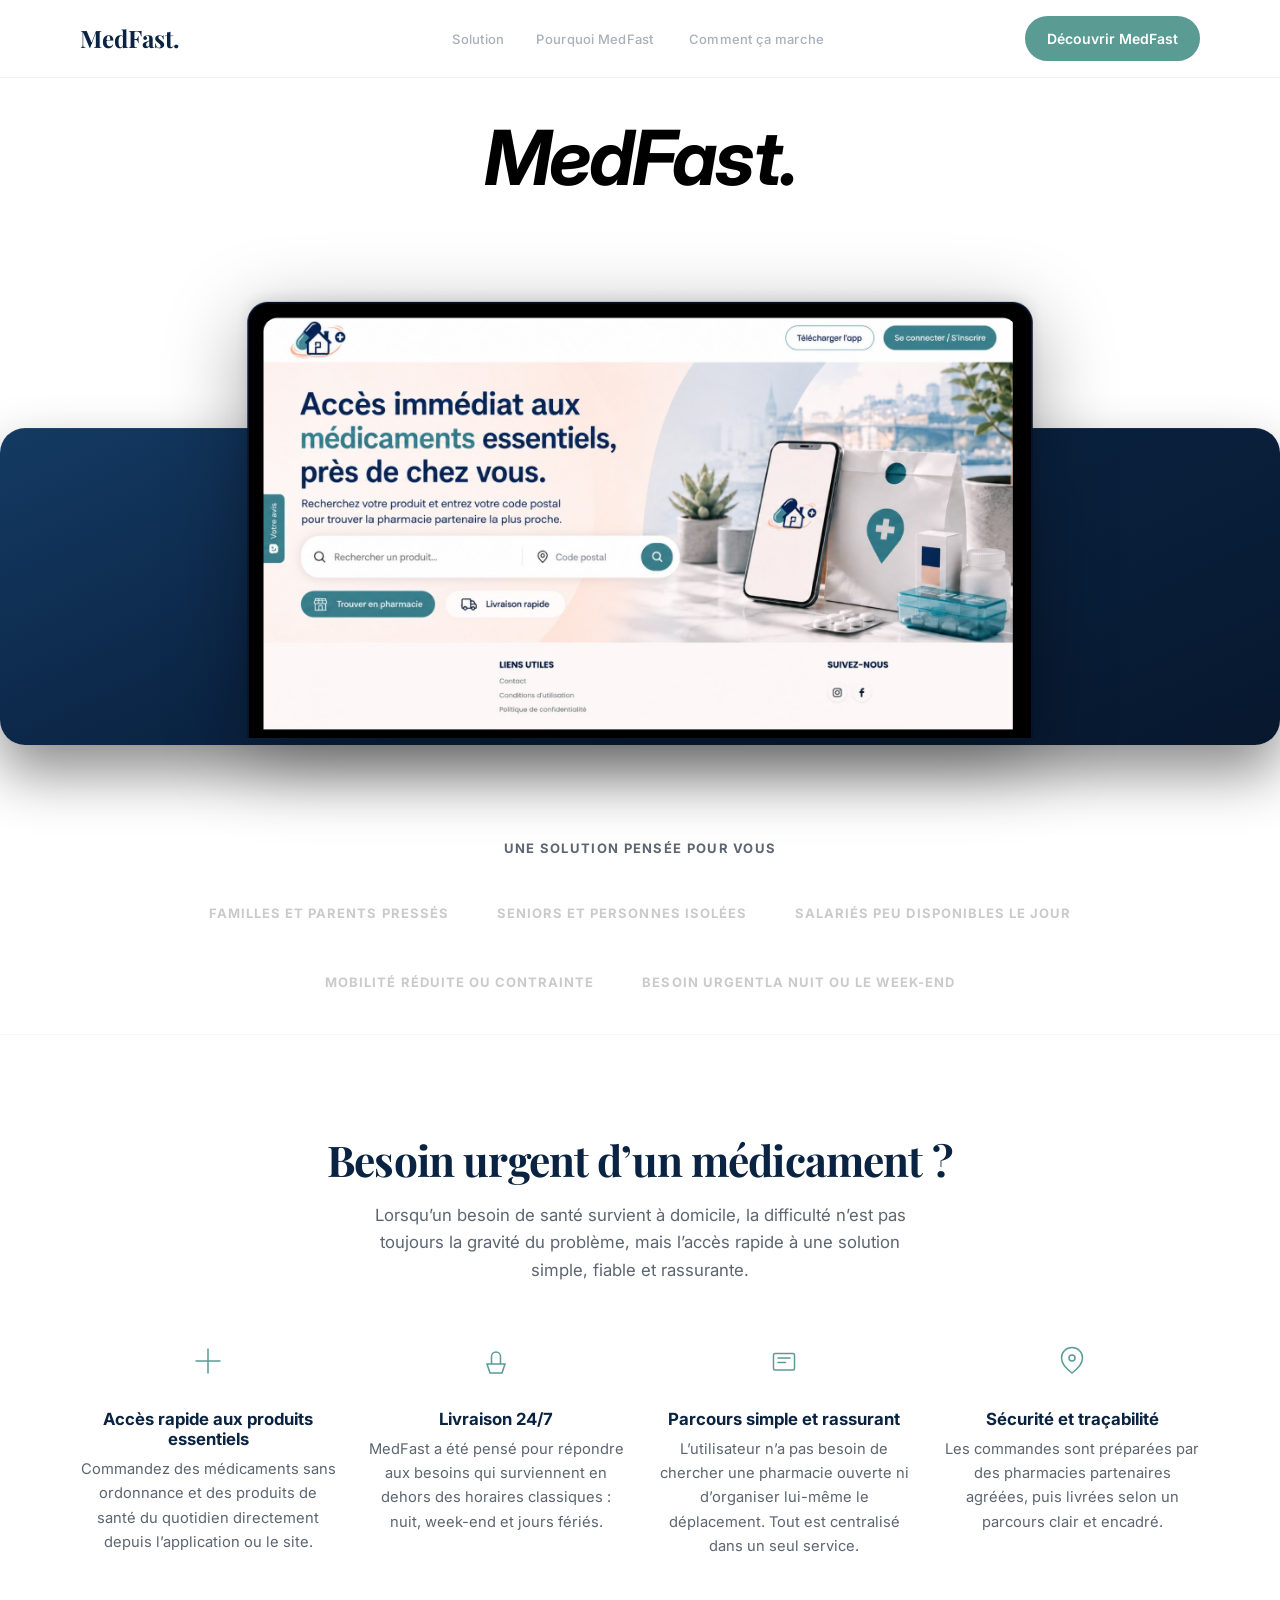
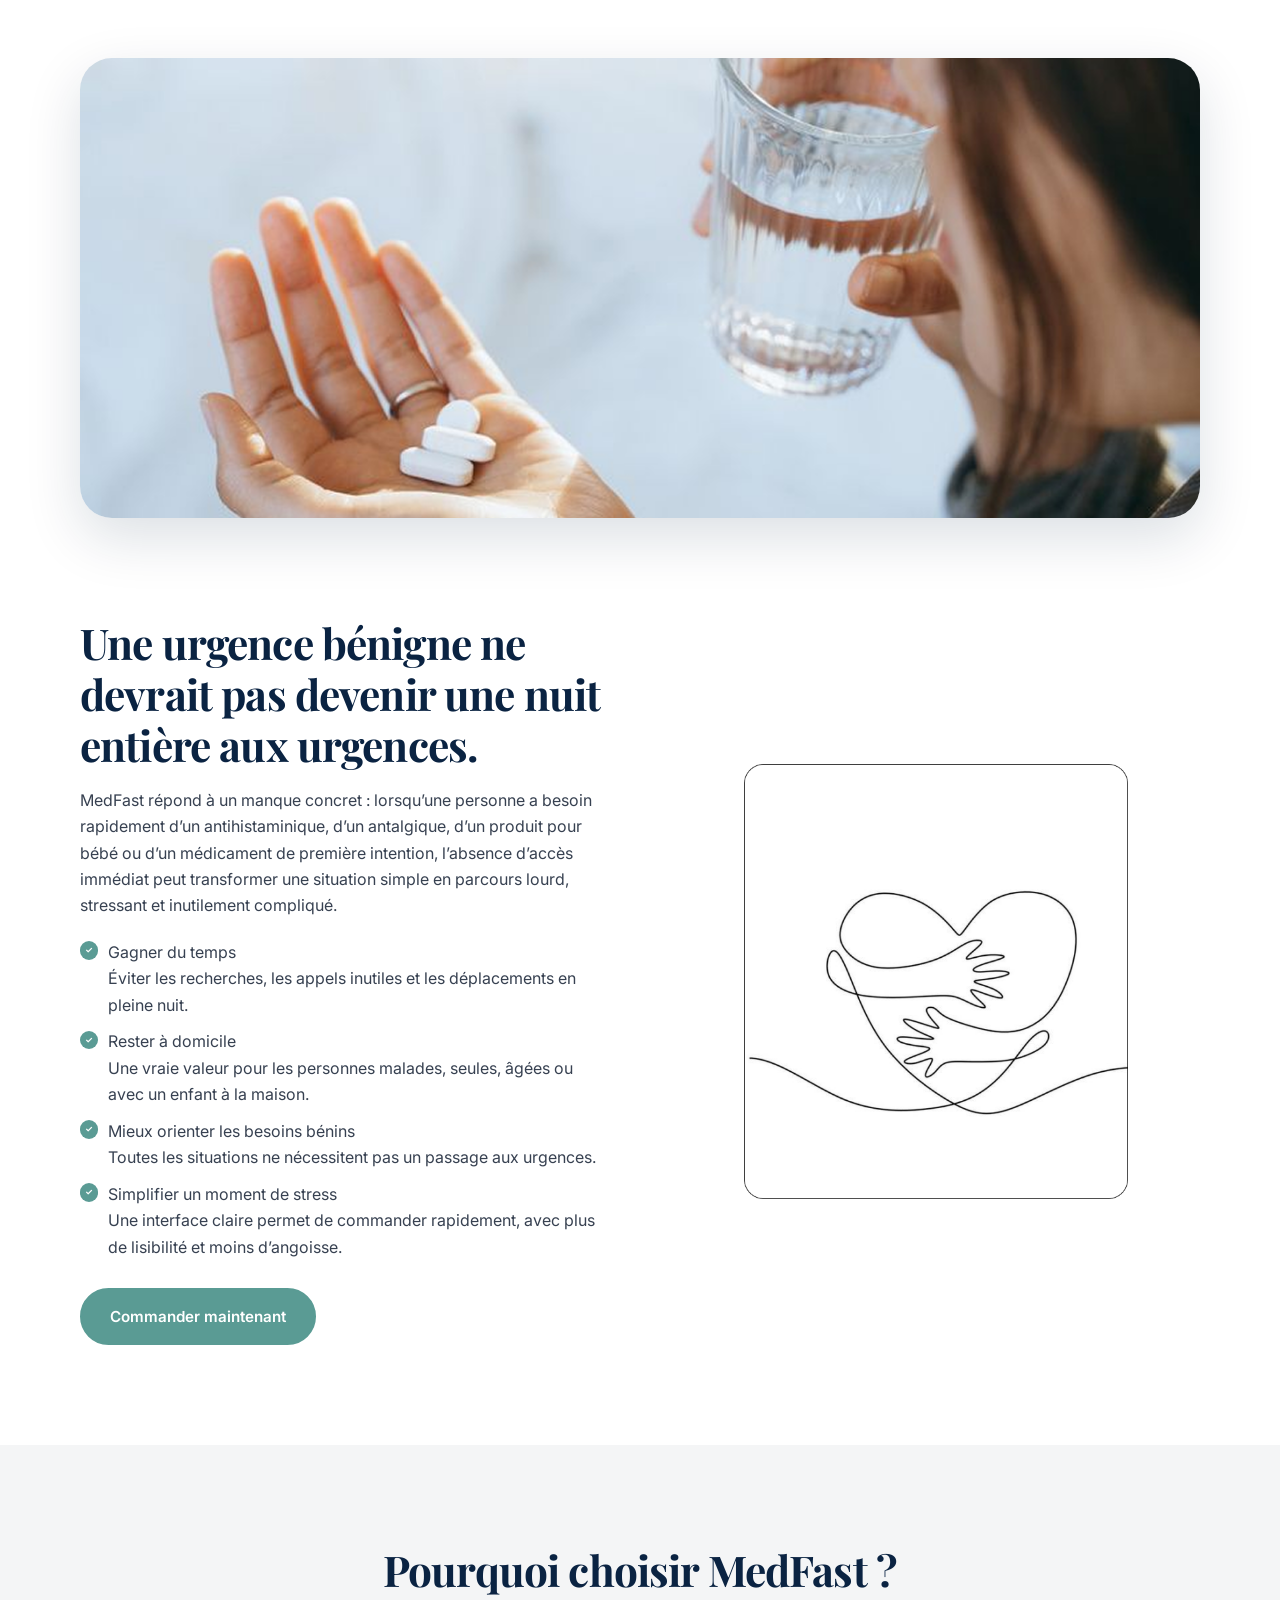
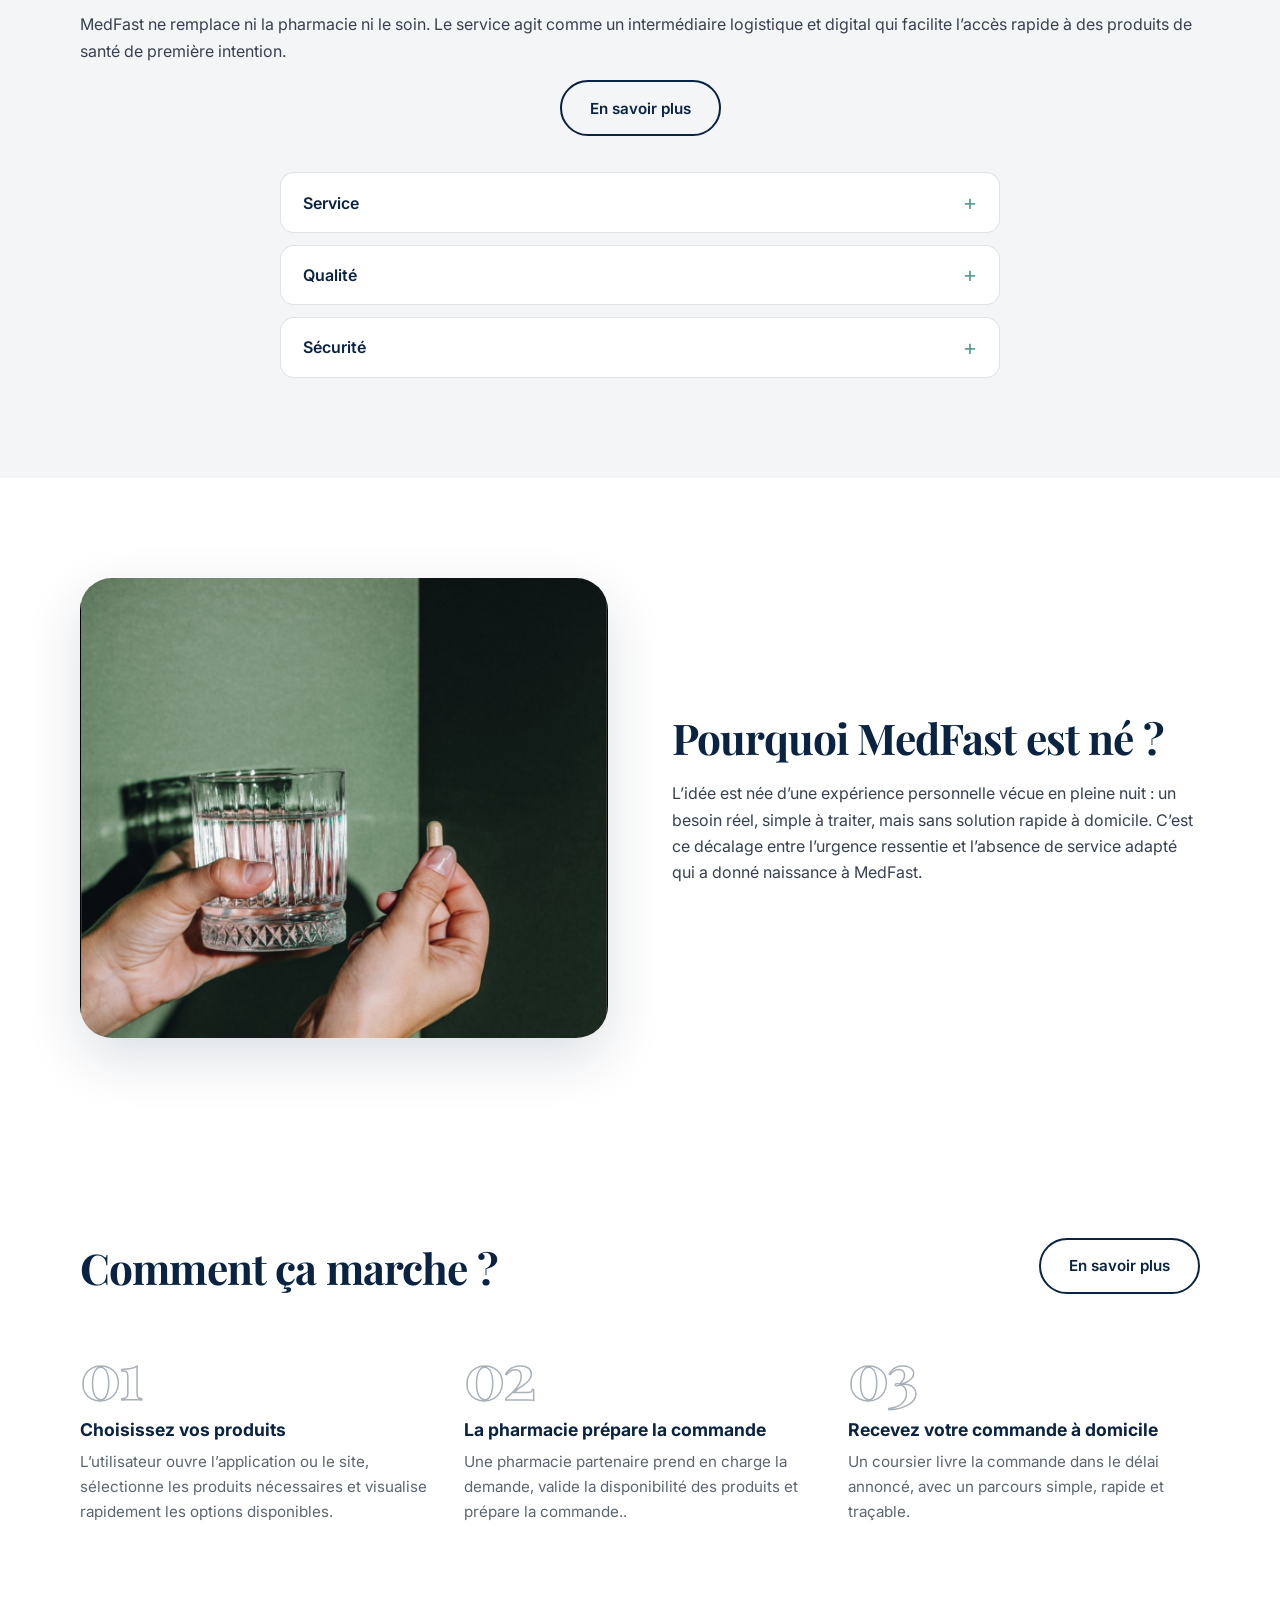
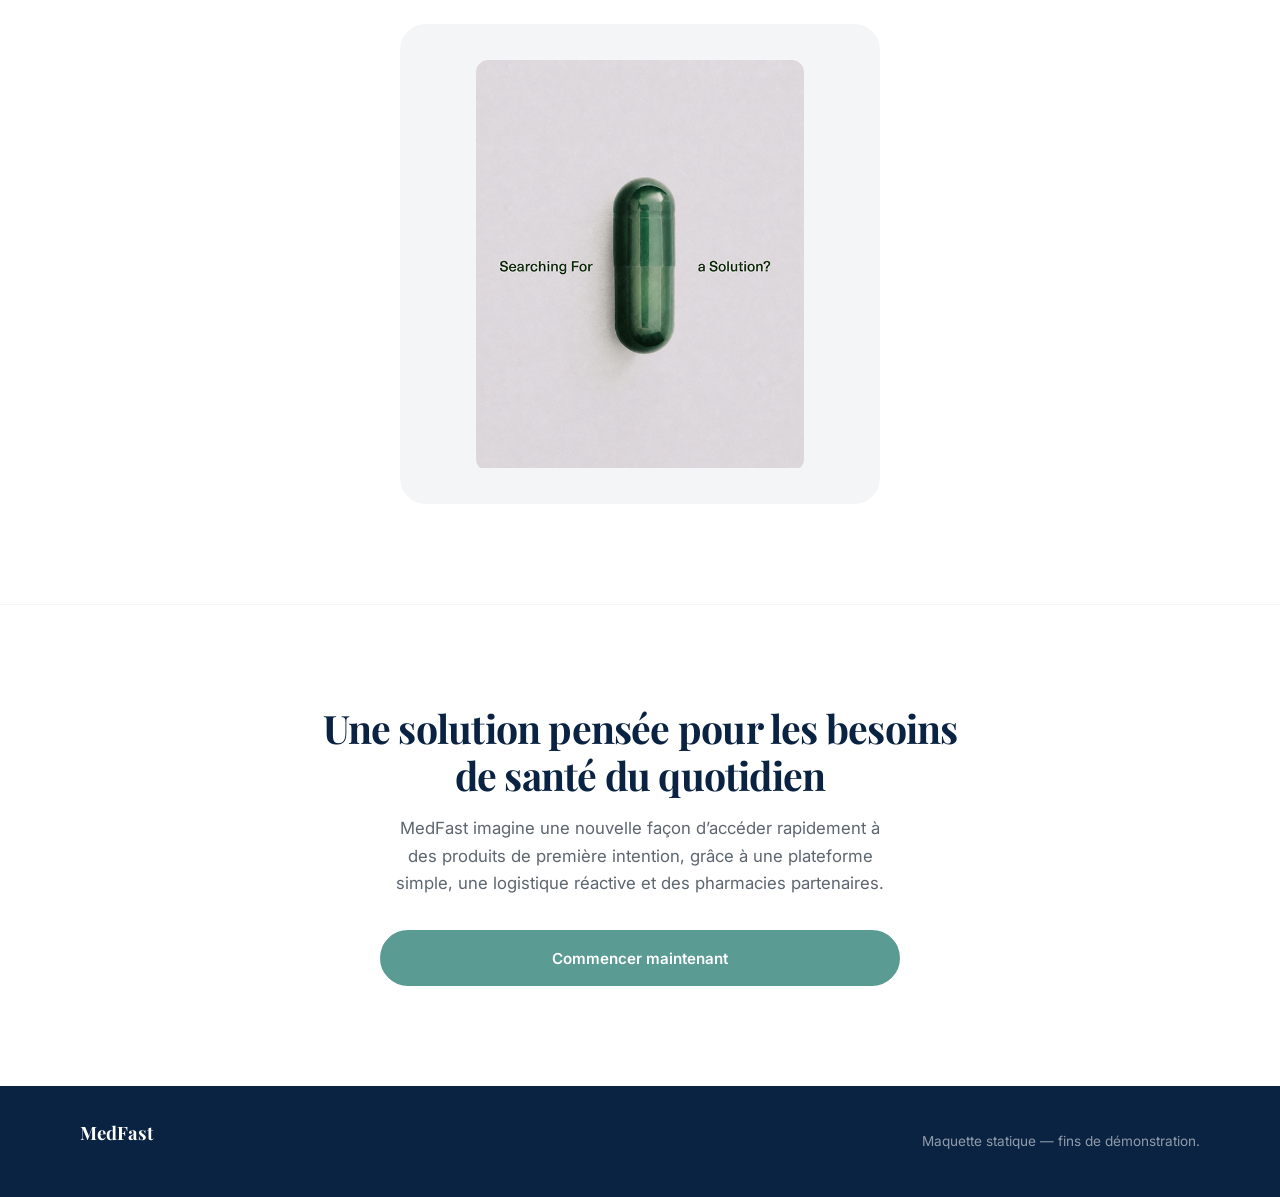
==== index.html @ 329a0438 "Site statique MedFast avec déploiement GitHub Pages Co-authored-by: Cursor <cursoragent@cursor.com>" ====
<!DOCTYPE html>
<html lang="fr">
<head>
  <meta charset="UTF-8" />
  <meta name="viewport" content="width=device-width, initial-scale=1.0" />
  <title>MedFast — Santé à portée de main</title>
  <link rel="preconnect" href="https://fonts.googleapis.com" />
  <link rel="preconnect" href="https://fonts.gstatic.com" crossorigin />
  <link href="https://fonts.googleapis.com/css2?family=Inter:wght@400;500;600;700&family=Playfair+Display:ital,wght@0,600;0,700;1,600&display=swap" rel="stylesheet" />
  <link rel="stylesheet" href="styles.css" />
</head>
<body>
  <header class="site-header">
    <div class="container header-inner">
      <a href="#" class="logo">MedFast<span class="logo-dot">.</span></a>
      <button type="button" class="nav-toggle" aria-label="Ouvrir le menu" aria-expanded="false">
        <span></span><span></span><span></span>
      </button>
      <nav class="main-nav" aria-label="Navigation principale">
        <ul>
          <li><a href="#">Solution</a></li>
          <li><a href="#">Pourquoi MedFast </a></li>
          <li><a href="#">Comment ça marche </a></li>
        </ul>
      </nav>
      <a href="#" class="btn btn--sm btn--primary header-cta">Découvrir MedFast</a>
    </div>
  </header>

  <main>
    <section class="hero hero--showcase" aria-labelledby="hero-brand-heading">
      <div class="container hero-showcase-inner">
        <h1 id="hero-brand-heading" class="hero-brand-title">
          MedFast<span class="hero-brand-dot">.</span>
        </h1>
      </div>
      <div class="hero-device-stage">
        <div class="hero-blue-panel" aria-hidden="true"></div>
        <div class="hero-device-wrap">
          <img
            class="hero-ipad-img"
            src="images/Ipad.png"
            alt="Aperçu de l’application MedFast sur iPad"
            width="1200"
            height="900"
            decoding="async"
          />
        </div>
      </div>
    </section>

    <section class="partners partners--audience" aria-labelledby="audience-heading">
      <div class="container partners-stack">
        <h2 id="audience-heading" class="partners-heading">Une solution pensée pour vous</h2>
        <div class="partners-row">
          <span class="partner-logo">Familles et parents pressés</span>
          <span class="partner-logo">Seniors et personnes isolées</span>
          <span class="partner-logo">Salariés peu disponibles le jour</span>
          <span class="partner-logo">Mobilité réduite ou contrainte</span>
          <span class="partner-logo">Besoin urgentla nuit ou le week-end</span>
        </div>
      </div>
    </section>

    <section class="section section--pharmacist">
      <div class="container">
        <h2 class="section-title">Besoin urgent d’un médicament ?</h2>
        <p class="section-lead">
          Lorsqu’un besoin de santé survient à domicile, la difficulté n’est pas toujours la gravité du problème, mais l’accès rapide à une solution simple, fiable et rassurante.
        </p>
        <div class="grid grid--4">
          <article class="feature-card">
            <div class="feature-icon" aria-hidden="true">
              <svg viewBox="0 0 48 48" fill="none"><path d="M24 8v32M8 24h32" stroke="currentColor" stroke-width="2" stroke-linecap="round"/></svg>
            </div>
            <h3>Accès rapide aux produits essentiels</h3>
            <p>Commandez des médicaments sans ordonnance et des produits de santé du quotidien directement depuis l’application ou le site.</p>
          </article>
          <article class="feature-card">
            <div class="feature-icon" aria-hidden="true">
              <svg viewBox="0 0 48 48" fill="none"><path d="M12 28h24l-4 12H16l-4-12z" stroke="currentColor" stroke-width="2"/><path d="M18 28V18a6 6 0 1112 0v10" stroke="currentColor" stroke-width="2"/></svg>
            </div>
            <h3>Livraison 24/7</h3>
            <p>MedFast a été pensé pour répondre aux besoins qui surviennent en dehors des horaires classiques : nuit, week-end et jours fériés.</p>
          </article>
          <article class="feature-card">
            <div class="feature-icon" aria-hidden="true">
              <svg viewBox="0 0 48 48" fill="none"><rect x="10" y="14" width="28" height="22" rx="2" stroke="currentColor" stroke-width="2"/><path d="M16 20h16M16 26h10" stroke="currentColor" stroke-width="2" stroke-linecap="round"/></svg>
            </div>
            <h3>Parcours simple et rassurant</h3>
            <p>L’utilisateur n’a pas besoin de chercher une pharmacie ouverte ni d’organiser lui-même le déplacement. Tout est centralisé dans un seul service.</p>
          </article>
          <article class="feature-card">
            <div class="feature-icon" aria-hidden="true">
              <svg viewBox="0 0 48 48" fill="none"><path d="M24 40c8-6 14-12 14-20a14 14 0 10-28 0c0 8 6 14 14 20z" stroke="currentColor" stroke-width="2"/><circle cx="24" cy="20" r="4" stroke="currentColor" stroke-width="2"/></svg>
            </div>
            <h3>Sécurité et traçabilité</h3>
            <p>Les commandes sont préparées par des pharmacies partenaires agréées, puis livrées selon un parcours clair et encadré.</p>
          </article>
        </div>
      </div>
    </section>

    <section class="banner-img">
      <div class="container">
        <figure class="rounded-photo">
          <img src=".\images\need 1.png" alt="" width="1400" height="560" loading="lazy" />
        </figure>
      </div>
    </section>

    <section class="section section--urgency">
      <div class="container split">
        <div class="split__text">
          <h2 class="section-title section-title--left">Une urgence bénigne ne devrait pas devenir une nuit entière aux urgences.</h2>
          <p>
            MedFast répond à un manque concret : lorsqu’une personne a besoin rapidement d’un antihistaminique, d’un antalgique, d’un produit pour bébé ou d’un médicament de première intention, l’absence d’accès immédiat peut transformer une situation simple en parcours lourd, stressant et inutilement compliqué.
          </p>
          <ul class="check-list">
            <li>Gagner du temps <br /> Éviter les recherches, les appels inutiles et les déplacements en pleine nuit.</li>
            <li>Rester à domicile <br /> Une vraie valeur pour les personnes malades, seules, âgées ou avec un enfant à la maison.</li>
            <li>Mieux orienter les besoins bénins <br />Toutes les situations ne nécessitent pas un passage aux urgences.</li>
            <li>Simplifier un moment de stress <br />Une interface claire permet de commander rapidement, avec plus de lisibilité et moins d’angoisse.</li>
          </ul>
          <a href="#" class="btn btn--primary">Commander maintenant</a>
        </div>
        <div class="split__visual split__visual--heart" aria-hidden="true">
          <figure class="split__figure">
            <img src=".\images\Image2.png" alt="" width="640" height="800" loading="lazy" />
          </figure>
        </div>
      </div>
    </section>

    <section class="section section--why section--muted">
      <div class="container">
        <h2 class="section-title">Pourquoi choisir MedFast&nbsp;?</h2>
        <p>MedFast ne remplace ni la pharmacie ni le soin. Le service agit comme un intermédiaire logistique et digital qui facilite l’accès rapide à des produits de santé de première intention.</p>
        <div class="why-cta-wrap">
          <a href="#" class="btn btn--outline">En savoir plus</a>
        </div>

        <div class="accordion" role="region" aria-label="Avantages MedFast">
          <div class="accordion-item">
            <button type="button" class="accordion-trigger" aria-expanded="false" id="acc1" aria-controls="panel1">
              <span>Service</span>
              <span class="accordion-icon">+</span>
            </button>
            <div class="accordion-panel" id="panel1" role="region" aria-labelledby="acc1" hidden>
              <p>Horaires étendus, interface simple et équipe joignable pour vos questions du quotidien.</p>
            </div>
          </div>

          <div class="accordion-item">
            <button type="button" class="accordion-trigger" aria-expanded="false" id="acc2" aria-controls="panel2">
              <span>Qualité</span>
              <span class="accordion-icon">+</span>
            </button>
            <div class="accordion-panel" id="panel2" role="region" aria-labelledby="acc2" hidden>
              <p>Produits issus de circuits officiels, traçabilité et conservation conformes aux normes.</p>
            </div>
          </div>

          <div class="accordion-item">
            <button type="button" class="accordion-trigger" aria-expanded="false" id="acc3" aria-controls="panel3">
              <span>Sécurité</span>
              <span class="accordion-icon">+</span>
            </button>
            <div class="accordion-panel" id="panel3" role="region" aria-labelledby="acc3" hidden>
              <p>Données de santé protégées, authentification renforcée et pharmacien responsable.</p>
            </div>
          </div>

        </div>
      </div>
    </section>

    <section class="section section--feature-split">
      <div class="container split split--reverse-mobile">
        <figure class="rounded-photo split__figure">
          <img src=".\images\Image.png" alt="" width="640" height="800" loading="lazy" />
        </figure>
        <div class="split__text">
          <h2 class="section-title section-title--left">Pourquoi MedFast est né ? </h2>
          <p>
            L’idée est née d’une expérience personnelle vécue en pleine nuit : un besoin réel, simple à traiter, mais sans solution rapide à domicile. C’est ce décalage entre l’urgence ressentie et l’absence de service adapté qui a donné naissance à MedFast.
          </p>
        </div>
      </div>
    </section>

    <section class="section section--process">
      <div class="container">
        <div class="process-head">
          <h2 class="section-title section-title--left">Comment ça marche&nbsp;?</h2>
          <a href="#" class="btn btn--outline process-signup">En savoir plus </a>
        </div>
        <div class="grid grid--3 process-grid">
          <article class="process-step">
            <span class="process-num">01</span>
            <h3>Choisissez vos produits</h3>
            <p>L’utilisateur ouvre l’application ou le site, sélectionne les produits nécessaires et visualise rapidement les options disponibles.</p>
          </article>
          <article class="process-step">
            <span class="process-num">02</span>
            <h3>La pharmacie prépare la commande</h3>
            <p>Une pharmacie partenaire prend en charge la demande, valide la disponibilité des produits et prépare la commande..</p>
          </article>
          <article class="process-step">
            <span class="process-num">03</span>
            <h3>Recevez votre commande à domicile</h3>
            <p>Un coursier livre la commande dans le délai annoncé, avec un parcours simple, rapide et traçable.</p>
          </article>
        </div>
      </div>
    </section>

    <section class="section pill-showcase">
      <div class="container pill-showcase-inner">
        <div class="pill-frame">
          <img src=".\images\ChatGPT Image May 4, 2026 at 11_13_25 AM 1.png" alt="" width="600" height="600" loading="lazy" />
        </div>
      </div>
    </section>

    <section class="footer-cta">
      <div class="container footer-cta-inner">
        <h2 class="footer-cta-title">Une solution pensée pour les besoins de santé du quotidien</h2>
        <p class="footer-cta-lead text-muted">
          MedFast imagine une nouvelle façon d’accéder rapidement à des produits de première intention, grâce à une plateforme simple, une logistique réactive et des pharmacies partenaires.
        </p>
        <a href="#" class="btn btn--primary btn--wide">Commencer maintenant</a>
      </div>
    </section>
  </main>

  <footer class="site-footer">
    <div class="container footer-bottom">
      <p class="logo logo--small">MedFast<span class="logo-dot">.</span></p>
      <p class="copyright text-muted">Maquette statique — fins de démonstration.</p>
    </div>
  </footer>

  <script src="script.js"></script>
</body>
</html>
---- styles.css ----
/* MedFast — maquette desktop + mobile */

:root {
  --navy: #0a2342;
  --navy-deep: #07172c;
  --teal: #5a9b94;
  --teal-hover: #4d8781;
  --white: #ffffff;
  --gray-100: #f4f5f6;
  --gray-400: #a8b0ba;
  --gray-600: #5c6570;
  --gray-800: #374151;
  --radius: 14px;
  --radius-lg: 26px;
  --radius-xl: 32px;
  --shadow-soft: 0 28px 70px rgba(7, 23, 44, 0.35);
  --font-serif: "Playfair Display", Georgia, serif;
  --font-sans: "Inter", system-ui, sans-serif;
  --container: min(1120px, calc(100% - 48px));
  --section-pad: clamp(64px, 10vw, 100px);
}

*,
*::before,
*::after {
  box-sizing: border-box;
}

html {
  scroll-behavior: smooth;
}

body {
  margin: 0;
  font-family: var(--font-sans);
  font-size: 1rem;
  line-height: 1.65;
  color: var(--gray-800);
  background: var(--white);
}

img {
  max-width: 100%;
  height: auto;
  display: block;
}

a {
  color: inherit;
  text-decoration: none;
}

h1,
h2,
h3 {
  font-family: var(--font-serif);
  font-weight: 700;
  color: var(--navy);
  line-height: 1.2;
}

p {
  margin: 0 0 1rem;
}

ul {
  margin: 0;
  padding: 0;
}

.container {
  width: var(--container);
  margin-inline: auto;
}

.text-muted {
  color: var(--gray-600);
}

/* Buttons */
.btn {
  display: inline-flex;
  align-items: center;
  justify-content: center;
  padding: 0.85rem 1.75rem;
  font-family: var(--font-sans);
  font-weight: 600;
  font-size: 0.95rem;
  border-radius: 999px;
  border: 2px solid transparent;
  cursor: default;
  transition: background 0.2s, color 0.2s, border-color 0.2s;
}

.btn--primary {
  background: var(--teal);
  color: var(--white);
  border-color: var(--teal);
}

.btn--primary:hover {
  background: var(--teal-hover);
  border-color: var(--teal-hover);
}

.btn--outline {
  background: transparent;
  color: var(--navy);
  border-color: var(--navy);
}

.btn--outline:hover {
  background: var(--navy);
  color: var(--white);
}

.btn--sm {
  padding: 0.55rem 1.25rem;
  font-size: 0.875rem;
}

.btn--wide {
  min-width: min(520px, 100%);
  padding-left: 2.75rem;
  padding-right: 2.75rem;
}

/* Header */
.site-header {
  position: sticky;
  top: 0;
  z-index: 100;
  background: rgba(255, 255, 255, 0.96);
  backdrop-filter: blur(10px);
  border-bottom: 1px solid rgba(0, 29, 61, 0.06);
}

.header-inner {
  display: grid;
  grid-template-columns: 1fr auto 1fr;
  align-items: center;
  gap: 1rem;
  padding: 1rem 0;
  position: relative;
}

.header-inner .logo {
  justify-self: start;
}

.header-inner .main-nav {
  justify-self: center;
}

.header-inner .header-cta {
  justify-self: end;
}

.header-inner .nav-toggle {
  justify-self: end;
  grid-column: 3;
}

.logo {
  font-family: var(--font-serif);
  font-weight: 700;
  font-size: 1.5rem;
  color: var(--navy);
}

.logo-dot {
  color: var(--navy);
}

.logo--small {
  font-size: 1.15rem;
}

.nav-toggle {
  display: none;
  flex-direction: column;
  justify-content: center;
  gap: 6px;
  width: 44px;
  height: 44px;
  padding: 0;
  border: none;
  background: transparent;
  cursor: pointer;
}

.nav-toggle span {
  display: block;
  height: 2px;
  width: 22px;
  background: var(--navy);
  border-radius: 2px;
  transition: transform 0.25s, opacity 0.25s;
}

.site-header.nav-open .nav-toggle span:nth-child(1) {
  transform: translateY(8px) rotate(45deg);
}

.site-header.nav-open .nav-toggle span:nth-child(2) {
  opacity: 0;
}

.site-header.nav-open .nav-toggle span:nth-child(3) {
  transform: translateY(-8px) rotate(-45deg);
}

.main-nav ul {
  display: flex;
  align-items: center;
  gap: 2rem;
  list-style: none;
}

.main-nav a {
  font-weight: 500;
  font-size: 0.8125rem;
  letter-spacing: 0.02em;
  color: var(--gray-400);
}

.main-nav a:hover {
  color: var(--navy);
}

.header-cta {
  flex-shrink: 0;
}

/* Hero — titre + iPad sur panneau bleu */
.hero {
  
}

.hero-showcase-inner {
  padding-top: 40px;
  text-align: center;
}

.hero-brand-title {
  margin: 0 0 clamp(1.25rem, 3vw, 2rem);
  font-family: var(--font-sans);
  font-size: clamp(2.5rem, 8vw, 4.75rem);
  font-weight: 700;
  font-style: italic;
  letter-spacing: -0.03em;
  line-height: 1.05;
  color: #000000;
}

.hero-brand-dot {
  color: #000000;
}

/* Pleine largeur écran : panneau bleu en bandeau, iPad centré par-dessus */
.hero-device-stage {
  position: relative;
  width: 100%;
  padding: clamp(28px, 5vw, 52px) 0;
}

.hero-device-wrap {
  position: relative;
  z-index: 1;
  display: flex;
  justify-content: center;
  align-items: center;
  margin-inline: auto;
  max-width: min(920px, 100%);
  padding-inline: clamp(16px, 4vw, 40px);
}

.hero-blue-panel {
  position: absolute;
  z-index: 0;
  left: 0;
  right: 0;
  width: 100%;
  top: 35.5%;
  bottom: 8%;
  background: linear-gradient(155deg, #143a63 0%, var(--navy) 45%, #07182e 100%);
  border-radius: 25px;
  box-shadow:
    0 28px 56px rgba(0, 0, 0, 0.45),
    inset 0 1px 0 rgba(255, 255, 255, 0.06);
}

.hero-ipad-img {
  position: relative;
  z-index: 1;
  width: min(100%, 820px);
  height: auto;
  display: block;
  filter: drop-shadow(0 20px 40px rgba(0, 0, 0, 0.35));
}

/* Bandeau logos / public cible (même style visuel) */
.partners {
  padding: 2.5rem 0;
  border-bottom: 1px solid var(--gray-100);
}

.partners-stack {
  display: flex;
  flex-direction: column;
  align-items: center;
  gap: 1.35rem;
}

.partners-heading {
  margin-bottom: 25px;
  font-family: var(--font-sans);
  font-weight: 700;
  font-size: 0.8125rem;
  letter-spacing: 0.1em;
  text-transform: uppercase;
  color: var(--gray-600);
  text-align: center;
  max-width: 36ch;
}

.partners-row {
  display: flex;
  flex-wrap: wrap;
  align-items: center;
  justify-content: center;
  gap: clamp(1.5rem, 4vw, 3rem);
}

.partner-logo {
  font-weight: 700;
  font-size: 0.8125rem;
  letter-spacing: 0.08em;
  text-transform: uppercase;
  color: var(--gray-400);
  filter: grayscale(1);
  opacity: 0.65;
}

/* Sections */
.section {
  padding: var(--section-pad) 0;
}

.section--muted {
  background: var(--gray-100);
}

.section-title {
  font-size: clamp(1.85rem, 3.8vw, 2.65rem);
  font-weight: 700;
  text-align: center;
  margin: 0 0 1rem;
  letter-spacing: -0.02em;
}

.section-title--left {
  text-align: left;
}

.section-lead {
  text-align: center;
  max-width: 52ch;
  margin: 0 auto 3rem;
  color: var(--gray-600);
  font-size: 1.05rem;
}

.grid {
  display: grid;
  gap: 2rem;
}

.grid--4 {
  grid-template-columns: repeat(4, 1fr);
}

.grid--3 {
  grid-template-columns: repeat(3, 1fr);
}

.feature-card {
  text-align: center;
}

.feature-card h3 {
  font-family: var(--font-sans);
  font-size: 1.05rem;
  font-weight: 700;
  margin: 0 0 0.5rem;
}

.feature-card p {
  margin: 0;
  font-size: 0.92rem;
  color: var(--gray-600);
}

.feature-icon {
  width: 56px;
  height: 56px;
  margin: 0 auto 1.25rem;
  color: var(--teal);
  display: flex;
  align-items: center;
  justify-content: center;
}

.feature-icon svg {
  width: 36px;
  height: 36px;
}

/* Banner image */
.banner-img {
  padding-bottom: 0;
}

.rounded-photo {
  margin: 0;
  border-radius: var(--radius-xl);
  overflow: hidden;
  box-shadow: 0 20px 56px rgba(10, 35, 66, 0.14);
}

.rounded-photo img {
  width: 100%;
  object-fit: cover;
  max-height: 460px;
}

/* Split layout */
.split {
  display: grid;
  grid-template-columns: 1fr 1fr;
  gap: clamp(2rem, 5vw, 4rem);
  align-items: center;
}

.split__text .section-title {
  margin-bottom: 1rem;
}

.split__figure img {
  width: 100%;
  object-fit: cover;
  min-height: 360px;
}

.check-list {
  list-style: none;
  margin: 1.25rem 0 1.75rem;
}

.check-list li {
  position: relative;
  padding-left: 1.75rem;
  margin-bottom: 0.65rem;
  color: var(--gray-800);
}

.check-list li::before {
  content: "✓";
  position: absolute;
  left: 0;
  top: 0.15rem;
  width: 1.15rem;
  height: 1.15rem;
  border-radius: 50%;
  font-size: 0.55rem;
  font-weight: 700;
  line-height: 1.15rem;
  text-align: center;
  color: var(--white);
  background: var(--teal);
}

.split__visual--heart {
  display: flex;
  justify-content: center;
  padding: 2rem;
}

.heart-illustration {
  width: min(280px, 100%);
  height: auto;
  color: var(--navy);
  opacity: 0.9;
}

/* Accordion */
.why-cta-wrap {
  text-align: center;
  margin-bottom: 2.25rem;
}

.accordion {
  max-width: 720px;
  margin-inline: auto;
  display: flex;
  flex-direction: column;
  gap: 0.75rem;
}

.accordion-item {
  background: var(--white);
  border: 1px solid rgba(0, 29, 61, 0.12);
  border-radius: var(--radius);
  overflow: hidden;
}

.accordion-trigger {
  width: 100%;
  display: flex;
  align-items: center;
  justify-content: space-between;
  padding: 1.15rem 1.35rem;
  font-family: var(--font-sans);
  font-size: 1rem;
  font-weight: 600;
  color: var(--navy);
  background: transparent;
  border: none;
  cursor: pointer;
  text-align: left;
}

.accordion-trigger:hover {
  background: rgba(94, 140, 137, 0.06);
}

.accordion-icon {
  font-size: 1.35rem;
  font-weight: 400;
  line-height: 1;
  color: var(--teal);
  transition: transform 0.25s;
}

.accordion-trigger[aria-expanded="true"] .accordion-icon {
  transform: rotate(45deg);
}

.accordion-panel {
  padding: 0 1.35rem 1.15rem;
}

.accordion-panel p {
  margin: 0;
  font-size: 0.95rem;
  color: var(--gray-600);
}

.accordion-panel[hidden] {
  display: none;
}

/* Process */
.process-head {
  display: flex;
  align-items: flex-end;
  justify-content: space-between;
  gap: 1rem;
  flex-wrap: wrap;
  margin-bottom: 3rem;
}

.process-head .section-title {
  margin-bottom: 0;
}

.process-signup {
  flex-shrink: 0;
}

.process-num {
  display: block;
  font-family: var(--font-serif);
  font-size: clamp(2.75rem, 5.5vw, 4rem);
  font-weight: 700;
  line-height: 1;
  margin-bottom: 0.85rem;
  letter-spacing: -0.03em;
  color: transparent;
  -webkit-text-stroke: 1.5px var(--gray-400);
  paint-order: stroke fill;
}

.process-step h3 {
  font-family: var(--font-sans);
  font-size: 1.1rem;
  margin: 0 0 0.5rem;
}

.process-step p {
  margin: 0;
  font-size: 0.95rem;
  color: var(--gray-600);
}

/* Pill showcase */
.pill-showcase {
  padding-top: 0;
}

.pill-showcase-inner {
  display: flex;
  justify-content: center;
}

.pill-frame {
  width: min(480px, 100%);
  aspect-ratio: 1;
  background: var(--gray-100);
  border-radius: var(--radius-lg);
  overflow: hidden;
  display: flex;
  align-items: center;
  justify-content: center;
}

.pill-frame img {
  width: 85%;
  height: 85%;
  object-fit: contain;
}

/* Footer CTA */
.footer-cta {
  padding: var(--section-pad) 0;
  border-top: 1px solid var(--gray-100);
}

.footer-cta-inner {
  text-align: center;
  max-width: 640px;
  margin-inline: auto;
}

.footer-cta-title {
  font-size: clamp(1.75rem, 3.2vw, 2.45rem);
  margin: 0 0 1rem;
  letter-spacing: -0.02em;
}

.footer-cta-lead {
  margin-bottom: 2rem;
  font-size: 1.05rem;
  max-width: 46ch;
  margin-inline: auto;
}

.site-footer {
  padding: 2rem 0;
  background: var(--navy);
  color: rgba(255, 255, 255, 0.85);
}

.footer-bottom {
  display: flex;
  flex-wrap: wrap;
  align-items: center;
  justify-content: space-between;
  gap: 1rem;
}

.site-footer .logo {
  color: var(--white);
}

.site-footer .copyright {
  margin: 0;
  font-size: 0.85rem;
  color: rgba(255, 255, 255, 0.55);
}

/* ——— Mobile ——— */
@media (max-width: 900px) {
  .grid--4 {
    grid-template-columns: repeat(2, 1fr);
  }

  .grid--3 {
    grid-template-columns: 1fr;
  }

  .split {
    grid-template-columns: 1fr;
  }

  .split--reverse-mobile .split__figure {
    order: -1;
  }

  .process-head {
    flex-direction: column;
    align-items: flex-start;
  }

  .process-num {
    -webkit-text-stroke: 1.5px #c5cad2;
  }
}

@media (max-width: 768px) {
  :root {
    --container: calc(100% - 32px);
  }

  .header-inner {
    display: flex;
    flex-wrap: wrap;
    row-gap: 0;
    justify-content: space-between;
  }

  .header-inner .logo {
    justify-self: auto;
  }

  .header-inner .nav-toggle {
    grid-column: auto;
  }

  .nav-toggle {
    display: flex;
    margin-left: auto;
    z-index: 101;
  }

  /* CTA dans la ligne du logo ; masqué ici car repris sous le menu ouvert */
  .header-cta {
    display: none;
  }

  .main-nav {
    flex-basis: 100%;
    width: 100%;
    max-height: 0;
    overflow: hidden;
    transition: max-height 0.35s ease;
  }

  .site-header.nav-open .main-nav {
    max-height: 420px;
    border-top: 1px solid rgba(0, 29, 61, 0.08);
    margin-top: 0.75rem;
    padding-top: 0.5rem;
  }

  .main-nav ul {
    flex-direction: column;
    align-items: stretch;
    gap: 0;
  }

  .main-nav li {
    border-bottom: 1px solid var(--gray-100);
  }

  .main-nav li:last-child {
    border-bottom: none;
  }

  .main-nav a {
    display: block;
    padding: 0.9rem 0;
    font-size: 1.05rem;
  }

  .site-header.nav-open .header-cta {
    display: inline-flex;
    flex-basis: 100%;
    width: 100%;
    justify-content: center;
    margin-top: 0.75rem;
    order: 10;
  }

  .hero-brand-title {
    font-size: clamp(2rem, 10vw, 3.25rem);
  }

  .hero-device-stage {
    padding: 20px 0 32px;
  }

  .hero-device-wrap {
    padding-inline: 12px;
  }

  .hero-blue-panel {
    top: 11%;
    bottom: 11%;
  }

  .grid--4 {
    grid-template-columns: 1fr;
  }

  .section-lead {
    margin-bottom: 2rem;
  }

  .footer-bottom {
    flex-direction: column;
    text-align: center;
  }
}
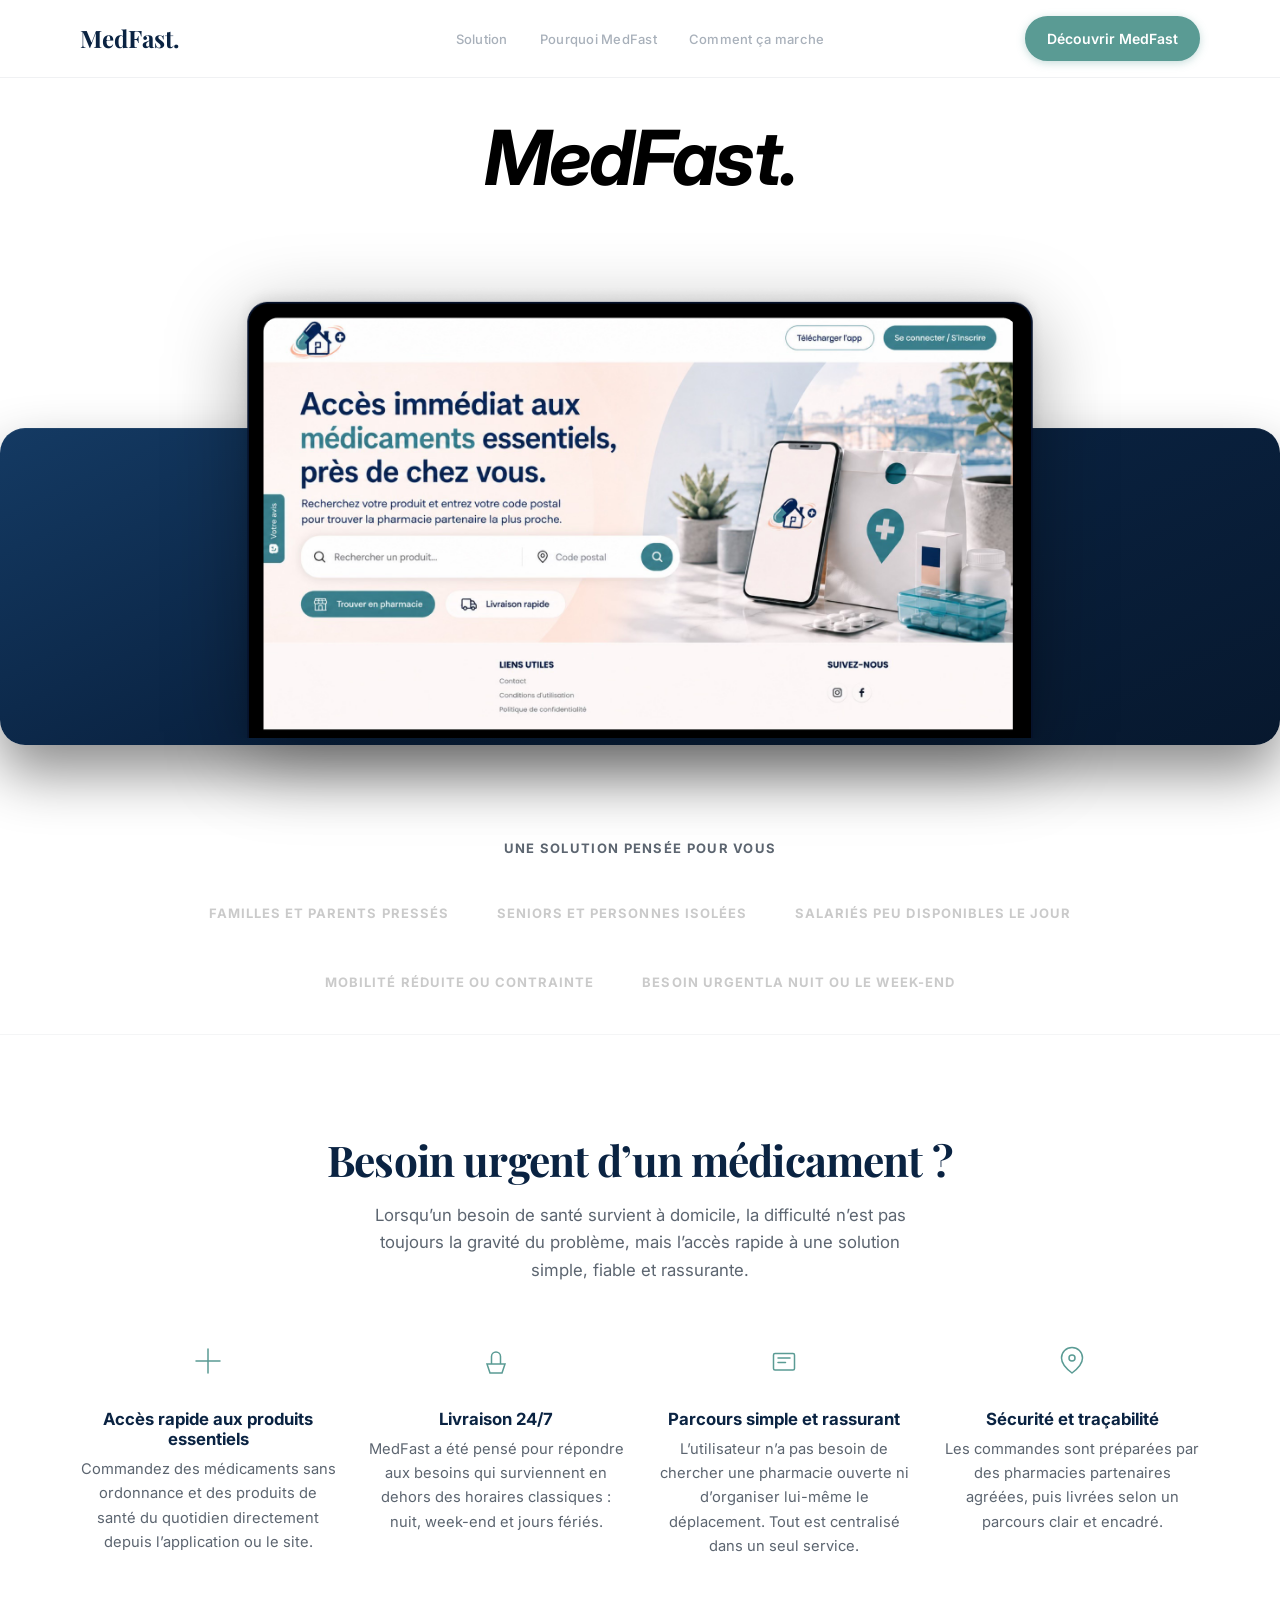
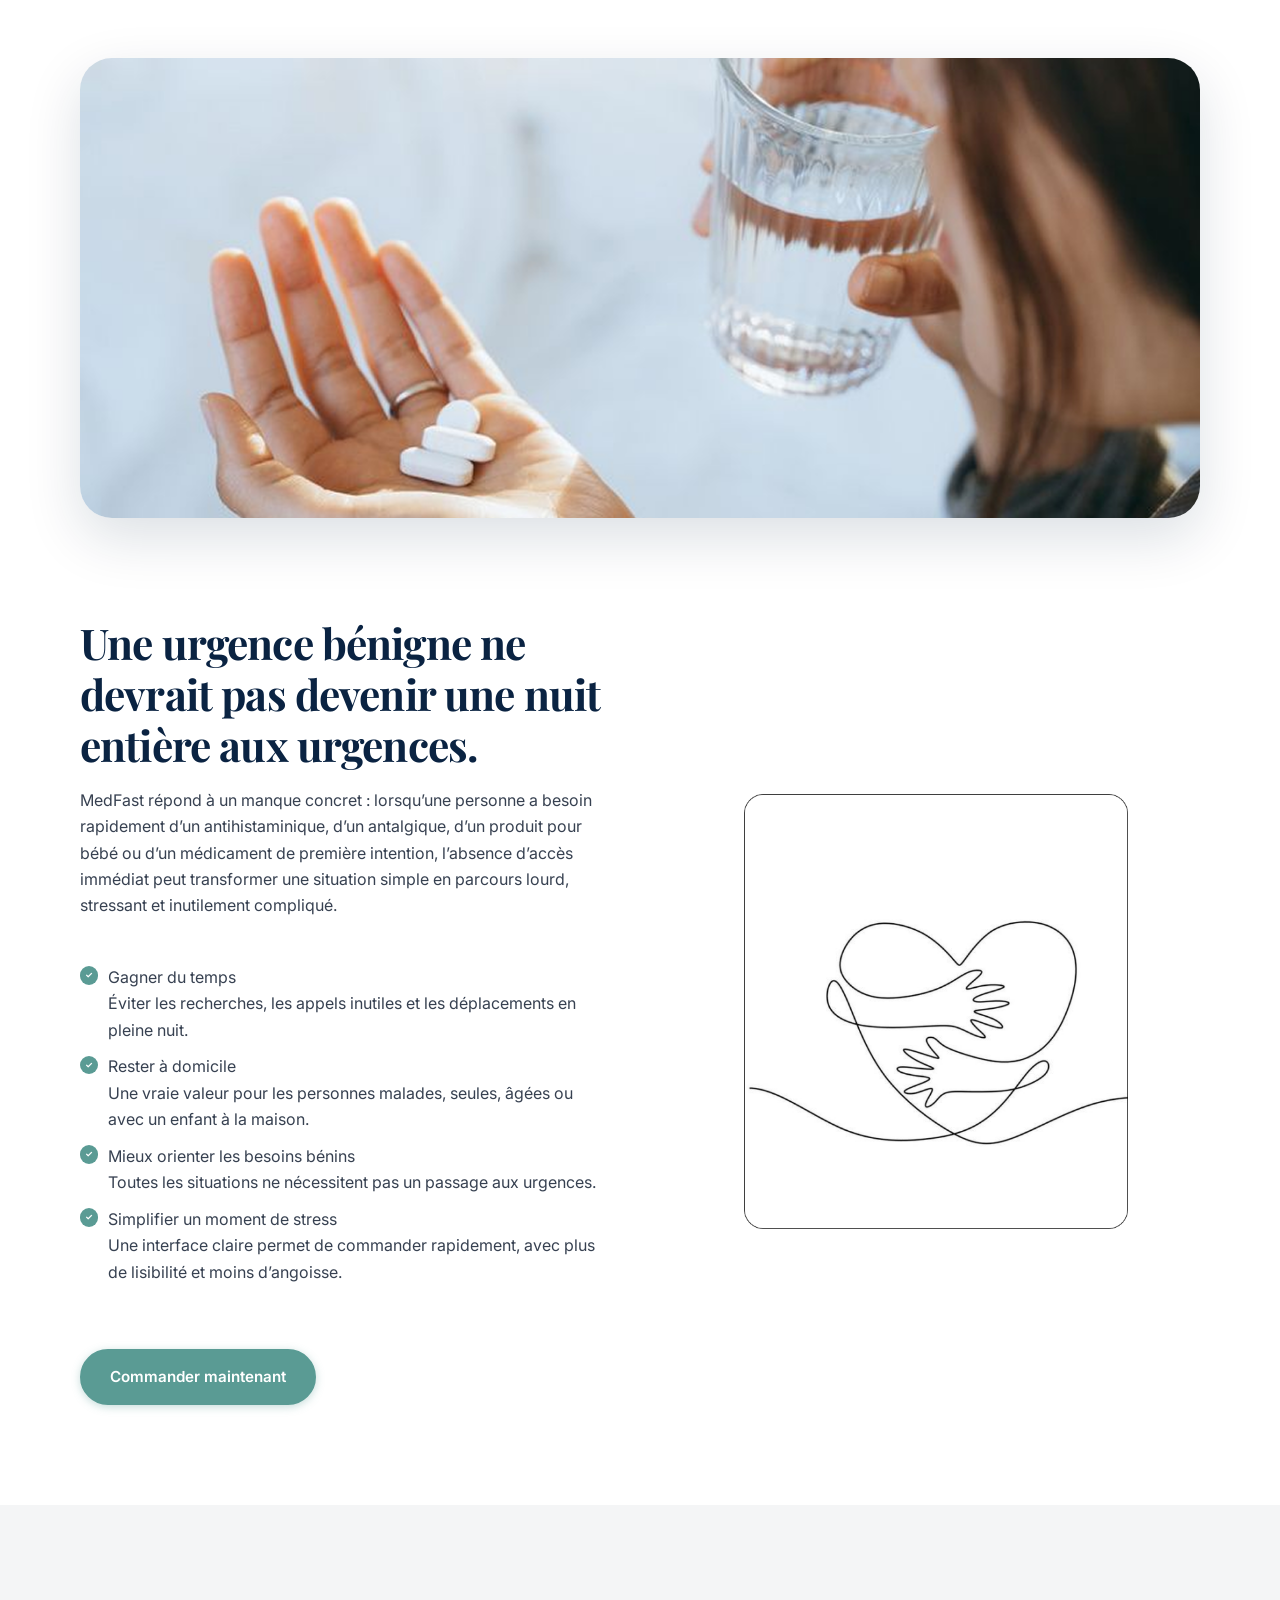
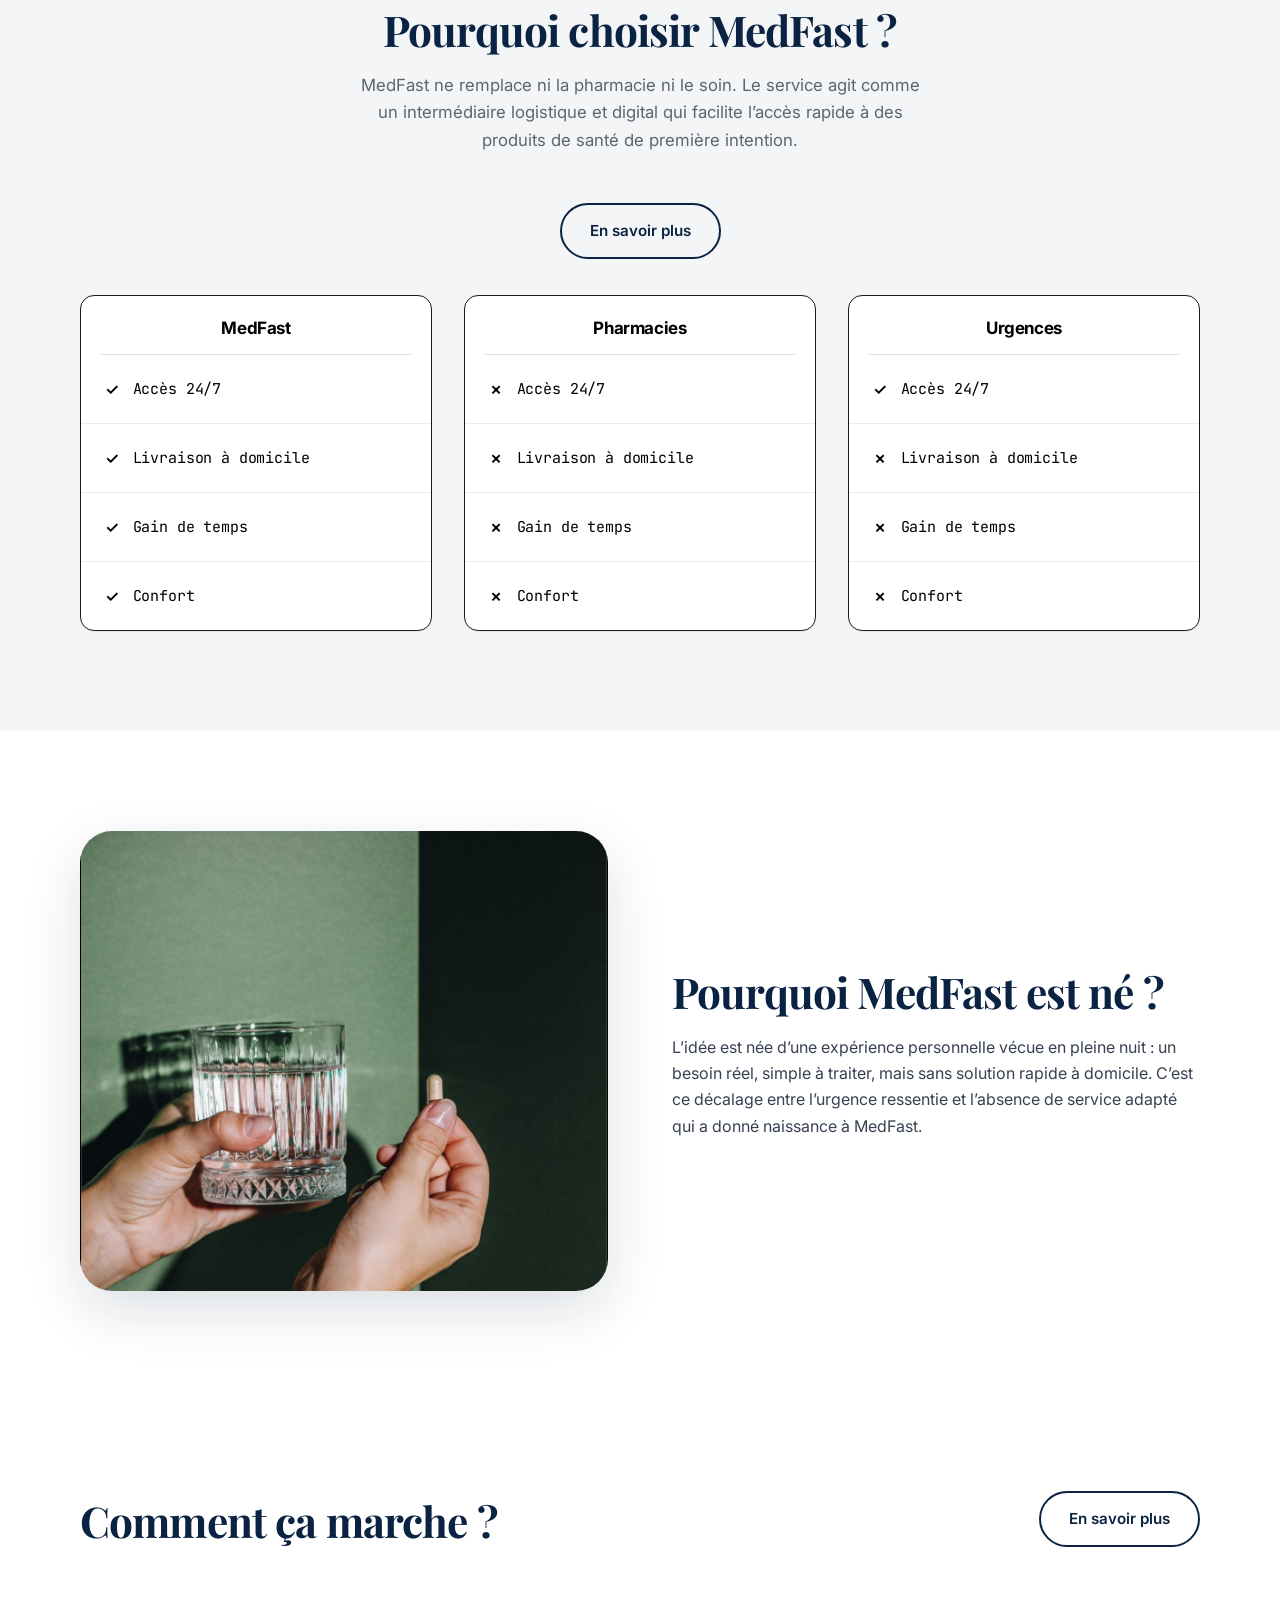
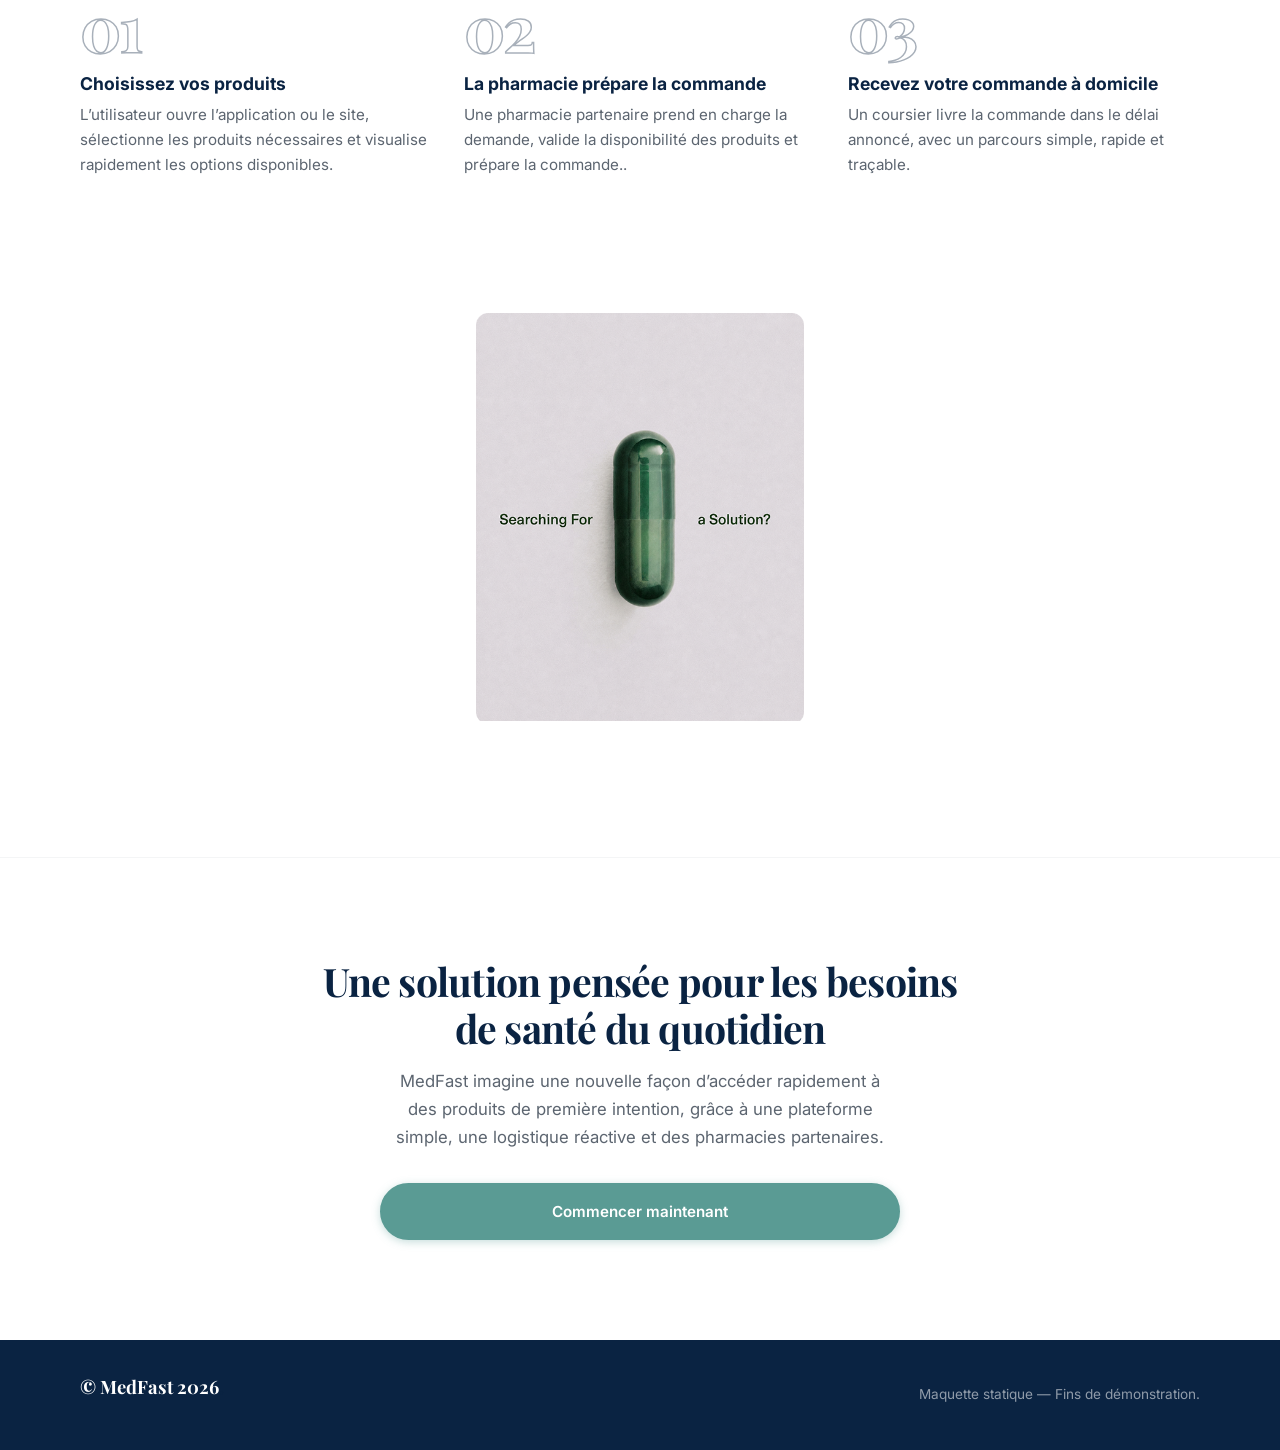
==== commit d3e2084a: "Modification responsive" ====
--- a/index.html
+++ b/index.html
@@ -6,29 +6,29 @@
   <title>MedFast — Santé à portée de main</title>
   <link rel="preconnect" href="https://fonts.googleapis.com" />
   <link rel="preconnect" href="https://fonts.gstatic.com" crossorigin />
-  <link href="https://fonts.googleapis.com/css2?family=Inter:wght@400;500;600;700&family=Playfair+Display:ital,wght@0,600;0,700;1,600&display=swap" rel="stylesheet" />
+  <link href="https://fonts.googleapis.com/css2?family=Inter:wght@400;500;600;700&family=JetBrains+Mono:wght@400;500&family=Playfair+Display:ital,wght@0,600;0,700;1,600&display=swap" rel="stylesheet" />
   <link rel="stylesheet" href="styles.css" />
 </head>
 <body>
   <header class="site-header">
     <div class="container header-inner">
-      <a href="#" class="logo">MedFast<span class="logo-dot">.</span></a>
+      <a href="#accueil" class="logo">MedFast<span class="logo-dot">.</span></a>
       <button type="button" class="nav-toggle" aria-label="Ouvrir le menu" aria-expanded="false">
         <span></span><span></span><span></span>
       </button>
       <nav class="main-nav" aria-label="Navigation principale">
         <ul>
-          <li><a href="#">Solution</a></li>
-          <li><a href="#">Pourquoi MedFast </a></li>
-          <li><a href="#">Comment ça marche </a></li>
+          <li><a href="#solution">Solution</a></li>
+          <li><a href="#pourquoi-medfast">Pourquoi MedFast</a></li>
+          <li><a href="#comment-ca-marche">Comment ça marche</a></li>
         </ul>
       </nav>
-      <a href="#" class="btn btn--sm btn--primary header-cta">Découvrir MedFast</a>
+      <a href="#solution" class="btn btn--sm btn--primary header-cta">Découvrir MedFast</a>
     </div>
   </header>
 
   <main>
-    <section class="hero hero--showcase" aria-labelledby="hero-brand-heading">
+    <section id="accueil" class="hero hero--showcase" aria-labelledby="hero-brand-heading">
       <div class="container hero-showcase-inner">
         <h1 id="hero-brand-heading" class="hero-brand-title">
           MedFast<span class="hero-brand-dot">.</span>
@@ -38,11 +38,19 @@
         <div class="hero-blue-panel" aria-hidden="true"></div>
         <div class="hero-device-wrap">
           <img
-            class="hero-ipad-img"
+            class="hero-device-img hero-device-img--tablet"
             src="images/Ipad.png"
-            alt="Aperçu de l’application MedFast sur iPad"
+            alt="Aperçu de l’application MedFast sur tablette"
             width="1200"
             height="900"
+            decoding="async"
+          />
+          <img
+            class="hero-device-img hero-device-img--phone"
+            src="images/iPhone.png"
+            alt="Aperçu de l’application MedFast sur téléphone"
+            width="600"
+            height="1200"
             decoding="async"
           />
         </div>
@@ -62,7 +70,7 @@
       </div>
     </section>
 
-    <section class="section section--pharmacist">
+    <section id="solution" class="section section--pharmacist">
       <div class="container">
         <h2 class="section-title">Besoin urgent d’un médicament ?</h2>
         <p class="section-lead">
@@ -132,46 +140,85 @@
       </div>
     </section>
 
-    <section class="section section--why section--muted">
+    <section id="pourquoi-medfast" class="section section--why section--muted">
       <div class="container">
         <h2 class="section-title">Pourquoi choisir MedFast&nbsp;?</h2>
-        <p>MedFast ne remplace ni la pharmacie ni le soin. Le service agit comme un intermédiaire logistique et digital qui facilite l’accès rapide à des produits de santé de première intention.</p>
+        <p class="section-lead">MedFast ne remplace ni la pharmacie ni le soin. Le service agit comme un intermédiaire logistique et digital qui facilite l’accès rapide à des produits de santé de première intention.</p>
         <div class="why-cta-wrap">
           <a href="#" class="btn btn--outline">En savoir plus</a>
         </div>
 
-        <div class="accordion" role="region" aria-label="Avantages MedFast">
-          <div class="accordion-item">
-            <button type="button" class="accordion-trigger" aria-expanded="false" id="acc1" aria-controls="panel1">
-              <span>Service</span>
-              <span class="accordion-icon">+</span>
-            </button>
-            <div class="accordion-panel" id="panel1" role="region" aria-labelledby="acc1" hidden>
-              <p>Horaires étendus, interface simple et équipe joignable pour vos questions du quotidien.</p>
-            </div>
+        <div class="why-cards">
+          <div class="accordion accordion--boxed accordion--static" role="region" aria-labelledby="benefit-card-medfast">
+            <h3 id="benefit-card-medfast" class="accordion-card-title">MedFast</h3>
+            <div class="accordion-card-divider" aria-hidden="true"></div>
+            <ul class="accordion-static-list">
+              <li class="accordion-static-row">
+                <span class="accordion-check" aria-hidden="true">✓</span>
+                <span class="accordion-label">Accès 24/7</span>
+              </li>
+              <li class="accordion-static-row">
+                <span class="accordion-check" aria-hidden="true">✓</span>
+                <span class="accordion-label">Livraison à domicile</span>
+              </li>
+              <li class="accordion-static-row">
+                <span class="accordion-check" aria-hidden="true">✓</span>
+                <span class="accordion-label">Gain de temps</span>
+              </li>
+              <li class="accordion-static-row">
+                <span class="accordion-check" aria-hidden="true">✓</span>
+                <span class="accordion-label">Confort</span>
+              </li>
+            </ul>
           </div>
 
-          <div class="accordion-item">
-            <button type="button" class="accordion-trigger" aria-expanded="false" id="acc2" aria-controls="panel2">
-              <span>Qualité</span>
-              <span class="accordion-icon">+</span>
-            </button>
-            <div class="accordion-panel" id="panel2" role="region" aria-labelledby="acc2" hidden>
-              <p>Produits issus de circuits officiels, traçabilité et conservation conformes aux normes.</p>
-            </div>
+          <div class="accordion accordion--boxed accordion--static" role="region" aria-labelledby="benefit-card-pharmacies">
+            <h3 id="benefit-card-pharmacies" class="accordion-card-title">Pharmacies</h3>
+            <div class="accordion-card-divider" aria-hidden="true"></div>
+            <ul class="accordion-static-list">
+              <li class="accordion-static-row">
+                <span class="accordion-check" aria-hidden="true">✗</span>
+                <span class="accordion-label">Accès 24/7</span>
+              </li>
+              <li class="accordion-static-row">
+                <span class="accordion-check" aria-hidden="true">✗</span>
+                <span class="accordion-label">Livraison à domicile</span>
+              </li>
+              <li class="accordion-static-row">
+                <span class="accordion-check" aria-hidden="true">✗</span>
+                <span class="accordion-label">Gain de temps</span>
+              </li>
+              <li class="accordion-static-row">
+                <span class="accordion-check" aria-hidden="true">✗</span>
+                <span class="accordion-label">Confort</span>
+              </li>
+            </ul>
           </div>
 
-          <div class="accordion-item">
-            <button type="button" class="accordion-trigger" aria-expanded="false" id="acc3" aria-controls="panel3">
-              <span>Sécurité</span>
-              <span class="accordion-icon">+</span>
-            </button>
-            <div class="accordion-panel" id="panel3" role="region" aria-labelledby="acc3" hidden>
-              <p>Données de santé protégées, authentification renforcée et pharmacien responsable.</p>
-            </div>
+          <div class="accordion accordion--boxed accordion--static" role="region" aria-labelledby="benefit-card-urgences">
+            <h3 id="benefit-card-urgences" class="accordion-card-title">Urgences</h3>
+            <div class="accordion-card-divider" aria-hidden="true"></div>
+            <ul class="accordion-static-list">
+              <li class="accordion-static-row">
+                <span class="accordion-check" aria-hidden="true">✓</span>
+                <span class="accordion-label">Accès 24/7</span>
+              </li>
+              <li class="accordion-static-row">
+                <span class="accordion-check" aria-hidden="true">✗</span>
+                <span class="accordion-label">Livraison à domicile</span>
+              </li>
+              <li class="accordion-static-row">
+                <span class="accordion-check" aria-hidden="true">✗</span>
+                <span class="accordion-label">Gain de temps</span>
+              </li>
+              <li class="accordion-static-row">
+                <span class="accordion-check" aria-hidden="true">✗</span>
+                <span class="accordion-label">Confort</span>
+              </li>
+            </ul>
           </div>
-
-        </div>
+        </div>
+
       </div>
     </section>
 
@@ -189,7 +236,7 @@
       </div>
     </section>
 
-    <section class="section section--process">
+    <section id="comment-ca-marche" class="section section--process">
       <div class="container">
         <div class="process-head">
           <h2 class="section-title section-title--left">Comment ça marche&nbsp;?</h2>
@@ -236,8 +283,8 @@
 
   <footer class="site-footer">
     <div class="container footer-bottom">
-      <p class="logo logo--small">MedFast<span class="logo-dot">.</span></p>
-      <p class="copyright text-muted">Maquette statique — fins de démonstration.</p>
+      <p class="logo logo--small">© MedFast 2026<span class="logo-dot">.</span></p>
+      <p class="copyright text-muted">Maquette statique — Fins de démonstration.</p>
     </div>
   </footer>
 
--- a/styles.css
+++ b/styles.css
@@ -16,6 +16,7 @@
   --shadow-soft: 0 28px 70px rgba(7, 23, 44, 0.35);
   --font-serif: "Playfair Display", Georgia, serif;
   --font-sans: "Inter", system-ui, sans-serif;
+  --font-mono: "JetBrains Mono", ui-monospace, "Cascadia Code", "SF Mono", Menlo, Consolas, monospace;
   --container: min(1120px, calc(100% - 48px));
   --section-pad: clamp(64px, 10vw, 100px);
 }
@@ -28,6 +29,14 @@
 
 html {
   scroll-behavior: smooth;
+  /* Décale le point d’arrêt du scroll sous le header sticky */
+  scroll-padding-top: clamp(4.25rem, 10vw, 5.5rem);
+}
+
+@media (prefers-reduced-motion: reduce) {
+  html {
+    scroll-behavior: auto;
+  }
 }
 
 body {
@@ -88,30 +97,68 @@
   font-size: 0.95rem;
   border-radius: 999px;
   border: 2px solid transparent;
-  cursor: default;
-  transition: background 0.2s, color 0.2s, border-color 0.2s;
+  cursor: pointer;
+  transition:
+    background 0.2s ease,
+    color 0.2s ease,
+    border-color 0.2s ease,
+    transform 0.2s ease,
+    box-shadow 0.2s ease;
+}
+
+.btn:focus-visible {
+  outline: 2px solid var(--teal);
+  outline-offset: 3px;
+}
+
+.btn:active {
+  transform: translateY(1px);
 }
 
 .btn--primary {
   background: var(--teal);
   color: var(--white);
   border-color: var(--teal);
+  box-shadow: 0 2px 8px rgba(90, 155, 148, 0.35);
 }
 
 .btn--primary:hover {
   background: var(--teal-hover);
   border-color: var(--teal-hover);
+  transform: translateY(-2px);
+  box-shadow: 0 6px 18px rgba(10, 35, 66, 0.22);
+}
+
+.btn--primary:active {
+  transform: translateY(0);
+  box-shadow: 0 2px 8px rgba(90, 155, 148, 0.35);
 }
 
 .btn--outline {
   background: transparent;
   color: var(--navy);
   border-color: var(--navy);
+  box-shadow: none;
 }
 
 .btn--outline:hover {
   background: var(--navy);
   color: var(--white);
+  transform: translateY(-2px);
+  box-shadow: 0 6px 18px rgba(10, 35, 66, 0.18);
+}
+
+.btn--outline:active {
+  transform: translateY(0);
+  box-shadow: none;
+}
+
+@media (prefers-reduced-motion: reduce) {
+  .btn--primary:hover,
+  .btn--outline:hover,
+  .btn:active {
+    transform: none;
+  }
 }
 
 .btn--sm {
@@ -234,7 +281,7 @@
 
 /* Hero — titre + iPad sur panneau bleu */
 .hero {
-  
+
 }
 
 .hero-showcase-inner {
@@ -290,13 +337,17 @@
     inset 0 1px 0 rgba(255, 255, 255, 0.06);
 }
 
-.hero-ipad-img {
+.hero-device-img {
   position: relative;
   z-index: 1;
   width: min(100%, 820px);
   height: auto;
   display: block;
   filter: drop-shadow(0 20px 40px rgba(0, 0, 0, 0.35));
+}
+
+.hero-device-img--phone {
+  display: none;
 }
 
 /* Bandeau logos / public cible (même style visuel) */
@@ -453,6 +504,7 @@
 }
 
 .check-list {
+  padding: 25px 0;
   list-style: none;
   margin: 1.25rem 0 1.75rem;
 }
@@ -493,71 +545,87 @@
   opacity: 0.9;
 }
 
-/* Accordion */
+/* Cartes liste (maquette type accordéon, sans panneaux) */
 .why-cta-wrap {
   text-align: center;
   margin-bottom: 2.25rem;
 }
 
+.why-cards {
+  display: flex;
+  flex-wrap: wrap;
+  justify-content: center;
+  gap: clamp(1.25rem, 3vw, 2rem);
+}
+
 .accordion {
-  max-width: 720px;
-  margin-inline: auto;
+  flex: 1 1 260px;
+  max-width: 520px;
+  min-width: min(100%, 260px);
   display: flex;
   flex-direction: column;
-  gap: 0.75rem;
-}
-
-.accordion-item {
+  gap: 0;
+}
+
+.accordion--boxed {
   background: var(--white);
-  border: 1px solid rgba(0, 29, 61, 0.12);
-  border-radius: var(--radius);
+  border: 1px solid #1a1a1a;
+  border-radius: 14px;
   overflow: hidden;
-}
-
-.accordion-trigger {
-  width: 100%;
-  display: flex;
-  align-items: center;
-  justify-content: space-between;
-  padding: 1.15rem 1.35rem;
+  box-shadow: 0 1px 0 rgba(0, 0, 0, 0.04);
+}
+
+.accordion-card-title {
+  margin: 0;
+  padding: 1.35rem 1.5rem 1rem;
+  font-family: var(--font-sans);
+  font-size: 1.0625rem;
+  font-weight: 700;
+  color: #000000;
+  text-align: center;
+  letter-spacing: -0.02em;
+}
+
+.accordion-card-divider {
+  height: 1px;
+  margin: 0 1.25rem;
+  background: #e0e0e0;
+}
+
+.accordion-static-list {
+  list-style: none;
+  margin: 0;
+  padding: 0;
+}
+
+.accordion-static-row {
+  display: flex;
+  align-items: center;
+  gap: 0.85rem;
+  padding: 1.35rem 1.5rem;
+  border-bottom: 1px solid #ebebeb;
+}
+
+.accordion-static-row:last-child {
+  border-bottom: none;
+}
+
+.accordion-check {
+  flex-shrink: 0;
   font-family: var(--font-sans);
   font-size: 1rem;
   font-weight: 600;
-  color: var(--navy);
-  background: transparent;
-  border: none;
-  cursor: pointer;
-  text-align: left;
-}
-
-.accordion-trigger:hover {
-  background: rgba(94, 140, 137, 0.06);
-}
-
-.accordion-icon {
-  font-size: 1.35rem;
+  line-height: 1;
+  color: #000000;
+}
+
+.accordion-label {
+  flex: 1;
+  font-family: var(--font-mono);
+  font-size: 0.9375rem;
   font-weight: 400;
-  line-height: 1;
-  color: var(--teal);
-  transition: transform 0.25s;
-}
-
-.accordion-trigger[aria-expanded="true"] .accordion-icon {
-  transform: rotate(45deg);
-}
-
-.accordion-panel {
-  padding: 0 1.35rem 1.15rem;
-}
-
-.accordion-panel p {
-  margin: 0;
-  font-size: 0.95rem;
-  color: var(--gray-600);
-}
-
-.accordion-panel[hidden] {
-  display: none;
+  letter-spacing: -0.01em;
+  color: #000000;
 }
 
 /* Process */
@@ -616,7 +684,6 @@
 .pill-frame {
   width: min(480px, 100%);
   aspect-ratio: 1;
-  background: var(--gray-100);
   border-radius: var(--radius-lg);
   overflow: hidden;
   display: flex;
@@ -699,7 +766,34 @@
 
   .process-head {
     flex-direction: column;
-    align-items: flex-start;
+    align-items: center;
+    text-align: center;
+  }
+
+  .process-head .section-title.section-title--left {
+    text-align: center;
+  }
+
+  .process-signup {
+    margin-inline: auto;
+  }
+
+  .split__text {
+    text-align: center;
+  }
+
+  .split__text .section-title--left {
+    text-align: center;
+  }
+
+  .split__text .check-list {
+    text-align: left;
+    margin-inline: auto;
+    max-width: 40rem;
+  }
+
+  .split__text .btn {
+    margin-inline: auto;
   }
 
   .process-num {
@@ -799,6 +893,16 @@
     bottom: 11%;
   }
 
+  .hero-device-img--tablet {
+    display: none;
+  }
+
+  .hero-device-img--phone {
+    display: block;
+    width: min(100%, 340px);
+    margin-inline: auto;
+  }
+
   .grid--4 {
     grid-template-columns: 1fr;
   }
